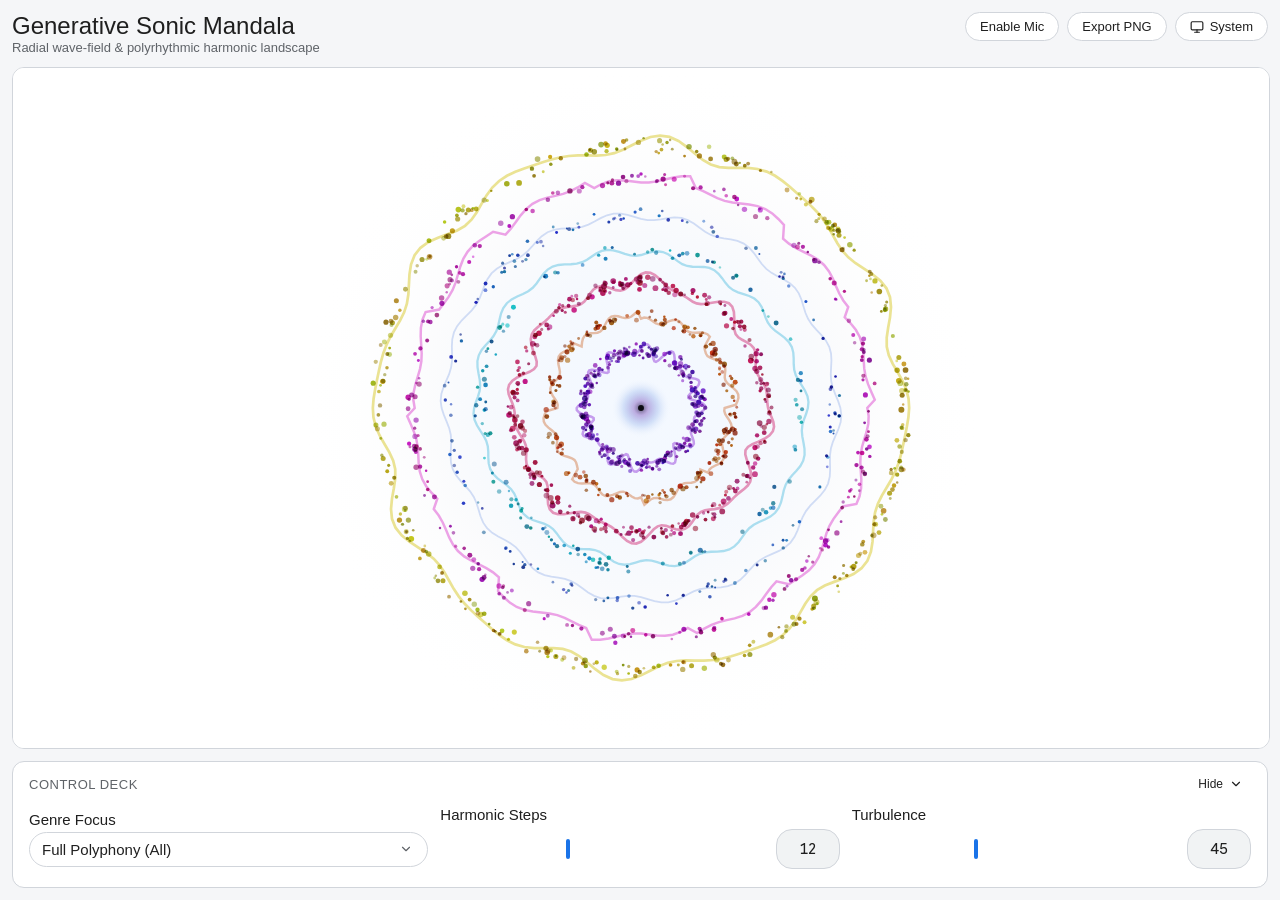
==== src/index.html @ c52aaa70 "refactor: reorganize project structure by moving code into src directory" ====
<!doctype html>
<html lang="en">

<head>
  <meta charset="UTF-8" />
  <meta name="viewport" content="width=device-width, initial-scale=1.0, viewport-fit=cover" />
  <meta name="description" content="Interactive generative audio-reactive mandala artwork with polyrhythmic frequency bands." />
  <title>Generative Sonic Mandala</title>

  <!--
    Google Fonts loaded as <link> tags instead of CSS @import.
    <link> tags are fetched in parallel with HTML parsing; @import blocks CSSOM construction.
    The CSS variable fallback chain (Google Sans Flex → Google Sans → sans-serif) ensures
    the app works identically offline without any layout shift.
  -->
  <link rel="preconnect" href="https://fonts.googleapis.com" />
  <link rel="preconnect" href="https://fonts.gstatic.com" crossorigin />
  <link rel="stylesheet" href="https://fonts.googleapis.com/css2?family=Google+Sans+Flex:ital,wght@0,300..700;1,300..700&family=Google+Sans+Code:ital,wght,MONO@0,300..700,0..1;1,300..700,0..1&display=swap" />

  <!-- Theme & viewport height init: runs before body paint to prevent FOUC / theme flash -->
  <script>
    (function () {
      function setAppHeight() {
        document.documentElement.style.setProperty("--app-height", window.innerHeight + "px");
      }
      setAppHeight();
      window.addEventListener("resize", setAppHeight, { passive: true });
      window.addEventListener("orientationchange", setAppHeight, { passive: true });

      var saved = localStorage.getItem("mandala_theme") || "system";
      var prefersDark = window.matchMedia && window.matchMedia("(prefers-color-scheme: dark)").matches;
      var effective = saved === "system" ? (prefersDark ? "dark" : "light") : saved;
      document.documentElement.setAttribute("data-theme", effective);
      document.documentElement.setAttribute("data-theme-setting", saved);
    })();
  </script>

  <!-- External Stylesheet (relative to src/ document root) -->
  <link rel="stylesheet" href="css/style.css" />

  <!-- Application Logic (relative to src/ document root) -->
  <script src="js/app.js" defer></script>
</head>

<body>
  <div class="widget-container">
    <div class="widget-header">
      <div class="widget-header-content">
        <div>
          <!-- Standalone page single h1 -->
          <h1 class="widget-title">Generative Sonic Mandala</h1>
          <p class="widget-subtitle">Radial wave-field &amp; polyrhythmic harmonic landscape</p>
        </div>
        <div class="widget-header-actions">
          <button id="audioBtn" type="button" class="hdr-btn"
            aria-label="Toggle microphone input for audio-reactive mode">
            Enable Mic
          </button>
          <button id="exportBtn" type="button" class="hdr-btn"
            aria-label="Export current mandala frame as a PNG image">
            Export PNG
          </button>
          <button id="themeBtn" type="button" class="hdr-btn"
            title="Theme: System (click to switch mode)"
            aria-label="Theme: System. Click to cycle theme.">
            <span id="themeIcon" style="display: inline-flex; align-items: center; width: 14px; height: 14px;"></span>
            <span id="themeLabel">System</span>
          </button>
        </div>
      </div>
    </div>

    <div class="viewport-container" id="viewportWrapper">
      <!--
        role="img" + aria-label so screen readers identify the canvas.
        tabindex="0" allows keyboard focus for shortcut keys.
      -->
      <canvas id="mandalaCanvas" tabindex="0"
        role="img"
        aria-label="Generative sonic mandala — interactive radial waveform visualization. Click or tap to emit an acoustic impulse, hover to inspect frequency bands.">
      </canvas>
      <div id="freqTag" class="canvas-overlay-tag" style="opacity: 0" aria-hidden="true"></div>
    </div>

    <div class="control-deck" id="controlDeck">
      <div class="control-deck-header" id="deckHeader">
        <span class="control-deck-title">Control Deck</span>
        <!-- aria-controls links button to its controlled region -->
        <button class="control-deck-toggle" type="button"
          aria-expanded="true" aria-controls="deckBody"
          aria-label="Toggle control panel visibility">
          <span id="toggleText">Hide</span>
          <svg viewBox="0 0 24 24" fill="none" stroke="currentColor" stroke-width="2"
            stroke-linecap="round" stroke-linejoin="round" aria-hidden="true">
            <polyline points="6 9 12 15 18 9"></polyline>
          </svg>
        </button>
      </div>

      <div class="control-deck-body" id="deckBody">
        <div class="control-grid">
          <div class="control-item">
            <label class="control-label" for="genreSelect">Genre Focus</label>
            <select id="genreSelect" class="lumi-select" data-key="genre"
              aria-label="Select frequency band genre focus">
              <option value="all" selected="">Full Polyphony (All)</option>
              <option value="metal">Progressive Metal</option>
              <option value="rock">Alternative &amp; Heavy Rock</option>
              <option value="pop">Kinetic Pop</option>
              <option value="sub">Sub-Bass &amp; Low-End</option>
              <option value="ambient">Ambient Soundscape</option>
              <option value="synth">Synthwave</option>
              <option value="dnb">Drum &amp; Bass</option>
            </select>
          </div>

          <div class="control-item">
            <label class="control-label" for="complexitySlider">Harmonic Steps</label>
            <div class="lumi-slider-container">
              <!--
                aria-valuemin/max/now/text provide semantic slider state
                for screen readers, updated live in InteractionCtrl.
              -->
              <input type="range" id="complexitySlider" class="lumi-slider" data-key="complexity"
                min="4" max="24" value="12"
                style="--progress: 40%"
                aria-valuemin="4" aria-valuemax="24" aria-valuenow="12"
                aria-valuetext="12 harmonic steps" />
              <div id="complexitySlider-val" class="lumi-slider-value" aria-hidden="true">12</div>
            </div>
          </div>

          <div class="control-item">
            <label class="control-label" for="resonanceSlider">Turbulence</label>
            <div class="lumi-slider-container">
              <input type="range" id="resonanceSlider" class="lumi-slider" data-key="resonance"
                min="10" max="100" value="45"
                style="--progress: 38.8888%"
                aria-valuemin="10" aria-valuemax="100" aria-valuenow="45"
                aria-valuetext="45% turbulence" />
              <div id="resonanceSlider-val" class="lumi-slider-value" aria-hidden="true">45</div>
            </div>
          </div>
        </div>
      </div>
    </div>
  </div>
</body>

</html>
---- src/css/style.css ----
/* ============================================================
 * DESIGN TOKENS
 * ============================================================ */
:root {
  --ff-sans: "Google Sans Flex", "Google Sans Text", "Google Sans", sans-serif;
  --ff-mono: "Google Sans Code", "Google Sans Mono", monospace;
  --lumi-sys-spacing--xs: 4px;
  --lumi-sys-spacing--s:  8px;
  --lumi-sys-spacing--m:  12px;
  --lumi-sys-spacing--l:  16px;
  --lumi-sys-shape--medium: 12px;
  --lumi-sys-shape--full:   999px;
  /* C9 FIX: Motion scale token — set to 0.15 under reduced-motion preference */
  --motion-scale: 1.0;
}

/* C9 FIX: Honour OS-level prefers-reduced-motion */
@media (prefers-reduced-motion: reduce) {
  :root { --motion-scale: 0.15; }
}

:root,
:root[data-theme="dark"],
body.dark-mode {
  --body-bg: #0f0f0f;
  --lumi-sys-color--surface-dim: #141414;
  --lumi-sys-color--on-surface: #e0e0e0;
  --lumi-sys-color--on-surface-variant: rgba(255, 255, 255, 0.55);
  --lumi-sys-color--stroke-default: #2d2f38;
  --surface-dim: #141414;
  --on-surface: #e0e0e0;
  --on-surface-variant: rgba(255, 255, 255, 0.55);
  --stroke-default: #2d2f38;
  --surface-translucent: rgba(24, 24, 27, 0.88);
  --slider-val-bg: #1c1c1c;
  --slider-track-active: #e0e0e0;
  --slider-track-inactive: rgba(255, 255, 255, 0.12);
  --hover-overlay: rgba(255, 255, 255, 0.05);
  --theme-btn-hover: rgba(255, 255, 255, 0.08);
  color-scheme: dark;
}

:root[data-theme="light"],
body.light-mode {
  --body-bg: #f5f6f8;
  --lumi-sys-color--surface-dim: #ffffff;
  --lumi-sys-color--on-surface: #1f1f1f;
  --lumi-sys-color--on-surface-variant: #5f6368;
  --lumi-sys-color--stroke-default: #dadce0;
  --surface-dim: #ffffff;
  --on-surface: #1f1f1f;
  --on-surface-variant: #5f6368;
  --stroke-default: #d1d5db;
  --surface-translucent: rgba(255, 255, 255, 0.92);
  --slider-val-bg: #f1f3f4;
  --slider-track-active: #1a73e8;
  --slider-track-inactive: rgba(0, 0, 0, 0.12);
  --hover-overlay: rgba(0, 0, 0, 0.04);
  --theme-btn-hover: rgba(0, 0, 0, 0.06);
  color-scheme: light;
}

/* Fallback for system preference before JS initializes */
@media (prefers-color-scheme: light) {
  :root:not([data-theme="dark"]) {
    --body-bg: #f5f6f8;
    --lumi-sys-color--surface-dim: #ffffff;
    --lumi-sys-color--on-surface: #1f1f1f;
    --lumi-sys-color--on-surface-variant: #5f6368;
    --lumi-sys-color--stroke-default: #dadce0;
    --surface-dim: #ffffff;
    --on-surface: #1f1f1f;
    --on-surface-variant: #5f6368;
    --stroke-default: #d1d5db;
    --surface-translucent: rgba(255, 255, 255, 0.92);
    --slider-val-bg: #f1f3f4;
    --slider-track-active: #1a73e8;
    --slider-track-inactive: rgba(0, 0, 0, 0.12);
    --hover-overlay: rgba(0, 0, 0, 0.04);
    --theme-btn-hover: rgba(0, 0, 0, 0.06);
    color-scheme: light;
  }
}

/* ============================================================
 * LAYOUT
 * ============================================================ */
html,
body {
  margin: 0;
  padding: 0;
  overflow: hidden;
  font-family: var(--ff-sans, sans-serif);
  background: var(--body-bg, #0f0f0f);
  color: var(--on-surface, #e0e0e0);
  width: 100%;
  height: 100%;
  height: 100vh;
  height: var(--app-height, 100dvh);
  height: 100dvh;
}

.widget-container {
  width: 100%;
  height: 100%;
  padding: var(--lumi-sys-spacing--m, 12px);
  padding-top: max(var(--lumi-sys-spacing--m, 12px), env(safe-area-inset-top, 0px));
  padding-bottom: max(var(--lumi-sys-spacing--m, 12px), env(safe-area-inset-bottom, 0px));
  padding-left: max(var(--lumi-sys-spacing--m, 12px), env(safe-area-inset-left, 0px));
  padding-right: max(var(--lumi-sys-spacing--m, 12px), env(safe-area-inset-right, 0px));
  box-sizing: border-box;
  display: flex;
  flex-direction: column;
  gap: var(--lumi-sys-spacing--m, 12px);
}

.widget-header {
  display: flex;
  flex-direction: column;
  gap: 2px;
  flex-shrink: 0;
}

.widget-header-content {
  display: flex;
  justify-content: space-between;
  align-items: flex-start;
  gap: 8px;
}

.widget-header-actions {
  display: flex;
  gap: 8px;
  flex-shrink: 0;
}

.widget-title {
  margin: 0;
  font-size: 24px;
  font-weight: 380;
  color: var(--on-surface, #e0e0e0);
}

.widget-subtitle {
  margin: 0;
  font-size: 13px;
  color: var(--on-surface-variant, rgba(255, 255, 255, 0.55));
}

.viewport-container {
  position: relative;
  width: 100%;
  flex: 1 1 0;
  min-height: 0;
  overflow: hidden;
  border-radius: var(--lumi-sys-shape--medium, 12px);
  background: var(--surface-dim, #141414);
  border: 1px solid var(--stroke-default, #2d2f38);
}

canvas#mandalaCanvas {
  display: block;
  width: 100%;
  height: 100%;
  cursor: crosshair;
  /* C1 FIX: touch-action on the interactive element itself, not the wrapper */
  touch-action: none;
}

.canvas-overlay-tag {
  position: absolute;
  pointer-events: none;
  padding: 4px 8px;
  border-radius: var(--lumi-sys-shape--full, 999px);
  background: var(--surface-translucent, rgba(24, 24, 27, 0.88));
  color: var(--on-surface, #ffffff);
  font-family: var(--ff-mono, monospace);
  font-size: 12px;
  border: 1px solid var(--stroke-default, #2d2f38);
  transform: translate(-50%, -100%);
  margin-top: -10px;
  opacity: 0;
  transition: opacity 0.15s ease-out;
  white-space: nowrap;
  z-index: 10;
  box-shadow: 0 4px 12px rgba(0, 0, 0, 0.3);
}

/* ============================================================
 * C4 FIX: Header button class — replaces all inline style="" blocks
 * ============================================================ */
.hdr-btn {
  background: var(--surface-dim);
  color: var(--on-surface);
  border: 1px solid var(--stroke-default);
  cursor: pointer;
  padding: 6px 14px;
  border-radius: 999px;
  font-size: 13px;
  font-family: var(--ff-sans, sans-serif);
  display: inline-flex;
  align-items: center;
  gap: 6px;
  user-select: none;
  transition: background-color 0.2s, color 0.2s, border-color 0.2s;
}
.hdr-btn:hover {
  background: var(--theme-btn-hover, rgba(255, 255, 255, 0.08));
}

/* ============================================================
 * COLLAPSIBLE CONTROL DECK
 * ============================================================ */
.control-deck {
  display: flex;
  flex-direction: column;
  background: var(--surface-dim, #141414);
  border-radius: var(--lumi-sys-shape--medium, 12px);
  border: 1px solid var(--stroke-default, #2d2f38);
  overflow: hidden;
  transition: all 0.25s ease-out;
  flex-shrink: 0;
}

.control-deck-header {
  display: flex;
  justify-content: space-between;
  align-items: center;
  padding: 10px 16px;
  min-height: 44px;
  box-sizing: border-box;
  cursor: pointer;
  user-select: none;
}

.control-deck-header:hover {
  background: var(--hover-overlay, rgba(255, 255, 255, 0.03));
}

.control-deck-title {
  font-size: 13px;
  font-weight: 500;
  color: var(--on-surface-variant, rgba(255, 255, 255, 0.55));
  text-transform: uppercase;
  letter-spacing: 0.5px;
}

.control-deck-toggle {
  background: transparent;
  border: none;
  color: var(--on-surface, #e0e0e0);
  cursor: pointer;
  padding: 4px 8px;
  display: flex;
  align-items: center;
  gap: 6px;
  font-size: 12px;
  min-height: auto;
}

.control-deck-toggle svg {
  width: 14px;
  height: 14px;
  transition: transform 0.25s ease-out;
  transform: rotate(0deg);
}

.control-deck.is-collapsed .control-deck-toggle svg {
  transform: rotate(180deg);
}

.control-deck-body {
  padding: 0 16px 16px 16px;
  max-height: min(320px, 45vh);
  overflow-y: auto;
  opacity: 1;
  transition:
    max-height 0.25s ease-out,
    opacity 0.2s ease-out,
    padding 0.25s ease-out;
}

.control-deck.is-collapsed .control-deck-body {
  max-height: 0;
  opacity: 0;
  padding-top: 0;
  padding-bottom: 0;
  overflow: hidden;
  pointer-events: none;
}

/* Small screens / mobile responsiveness */
@media (max-width: 640px) {
  .widget-header-content {
    flex-wrap: wrap;
    gap: 6px;
  }
  .widget-header-actions {
    flex-wrap: wrap;
    gap: 6px;
  }
  .widget-title {
    font-size: 18px;
  }
  .widget-subtitle {
    font-size: 11px;
  }
  .hdr-btn {
    padding: 5px 10px;
    font-size: 12px;
  }
}

/* ============================================================
 * CONTROLS
 * ============================================================ */
.control-grid {
  display: grid;
  grid-template-columns: repeat(auto-fit, minmax(200px, 1fr));
  gap: var(--lumi-sys-spacing--m, 12px);
  align-items: center;
}

.control-item {
  display: flex;
  flex-direction: column;
  gap: var(--lumi-sys-spacing--xs, 4px);
}

.control-label {
  font-size: 15px;
  color: var(--on-surface, #e0e0e0);
}

.lumi-select {
  appearance: none;
  width: 100%;
  padding: 8px 40px 8px 12px;
  border: 1px solid var(--stroke-default, #2d2f38);
  border-radius: var(--lumi-sys-shape--full, 999px);
  background-color: var(--surface-dim, #141414);
  color: var(--on-surface, #e0e0e0);
  font-family: var(--ff-sans, sans-serif);
  font-size: 15px;
  cursor: pointer;
  background-image: url("data:image/svg+xml,%3Csvg xmlns='http://www.w3.org/2000/svg' width='16' height='16' viewBox='0 0 24 24' fill='none' stroke='%2380868b' stroke-width='2' stroke-linecap='round' stroke-linejoin='round'%3E%3Cpolyline points='6 9 12 15 18 9'/%3E%3C/svg%3E");
  background-repeat: no-repeat;
  background-position: right 14px center;
  background-size: 14px;
  box-sizing: border-box;
}

.lumi-slider-container {
  display: flex;
  align-items: center;
  gap: 16px;
  width: 100%;
}

.lumi-slider {
  appearance: none;
  width: calc(100% + 28px);
  margin-left: -14px;
  margin-right: -14px;
  height: 40px;
  background: transparent;
  cursor: pointer;
  box-sizing: border-box;
}

.lumi-slider:focus {
  outline: none;
}

.lumi-slider::-webkit-slider-runnable-track {
  height: 4px;
  --thumb-center: calc(14px + (100% - 28px) * (var(--progress, 50%) / 100%));
  --active-end: calc(var(--thumb-center) - 8px + (var(--progress, 50%) / 100%) * 6px);
  background-image:
    radial-gradient(circle at calc(100% - 18px) center,
      #757575 2px,
      transparent 2.5px),
    linear-gradient(to right,
      transparent 0,
      transparent 14px,
      var(--slider-track-active, #e0e0e0) 14px,
      var(--slider-track-active, #e0e0e0) var(--active-end),
      transparent var(--active-end),
      transparent calc(var(--thumb-center) + 8px),
      var(--slider-track-inactive, rgba(255, 255, 255, 0.12)) calc(var(--thumb-center) + 8px),
      var(--slider-track-inactive, rgba(255, 255, 255, 0.12)) calc(100% - 16px),
      transparent calc(100% - 16px),
      transparent 100%);
  border-radius: var(--lumi-sys-shape--full, 999px);
}

.lumi-slider::-webkit-slider-thumb {
  appearance: none;
  width: 32px;
  height: 32px;
  border-radius: 50%;
  background-color: transparent;
  background-image: url("data:image/svg+xml,%3Csvg xmlns='http://www.w3.org/2000/svg' width='32' height='32' viewBox='0 0 32 32'%3E%3Crect x='14' y='6' width='4' height='20' rx='2' fill='%23e0e0e0'/%3E%3C/svg%3E");
  background-size: 32px 32px;
  background-repeat: no-repeat;
  background-position: center center;
  margin-top: -14px;
  cursor: pointer;
}

.lumi-slider-value {
  display: flex;
  align-items: center;
  justify-content: center;
  min-width: 64px;
  height: 40px;
  padding: 0px 12px;
  background-color: var(--slider-val-bg, #1c1c1c);
  border: 1px solid var(--stroke-default, #2d2f38);
  border-radius: 16px;
  font-family: var(--ff-mono, monospace);
  font-size: 15px;
  color: var(--on-surface, #e0e0e0);
  flex-shrink: 0;
  box-sizing: border-box;
}

:root[data-theme="light"] .lumi-slider::-webkit-slider-thumb,
body.light-mode .lumi-slider::-webkit-slider-thumb {
  background-image: url("data:image/svg+xml,%3Csvg xmlns='http://www.w3.org/2000/svg' width='32' height='32' viewBox='0 0 32 32'%3E%3Crect x='14' y='6' width='4' height='20' rx='2' fill='%231a73e8'/%3E%3C/svg%3E");
}

:root[data-theme="light"] .lumi-select,
body.light-mode .lumi-select {
  background-image: url("data:image/svg+xml,%3Csvg xmlns='http://www.w3.org/2000/svg' width='16' height='16' viewBox='0 0 24 24' fill='none' stroke='%235f6368' stroke-width='2' stroke-linecap='round' stroke-linejoin='round'%3E%3Cpolyline points='6 9 12 15 18 9'/%3E%3C/svg%3E");
}
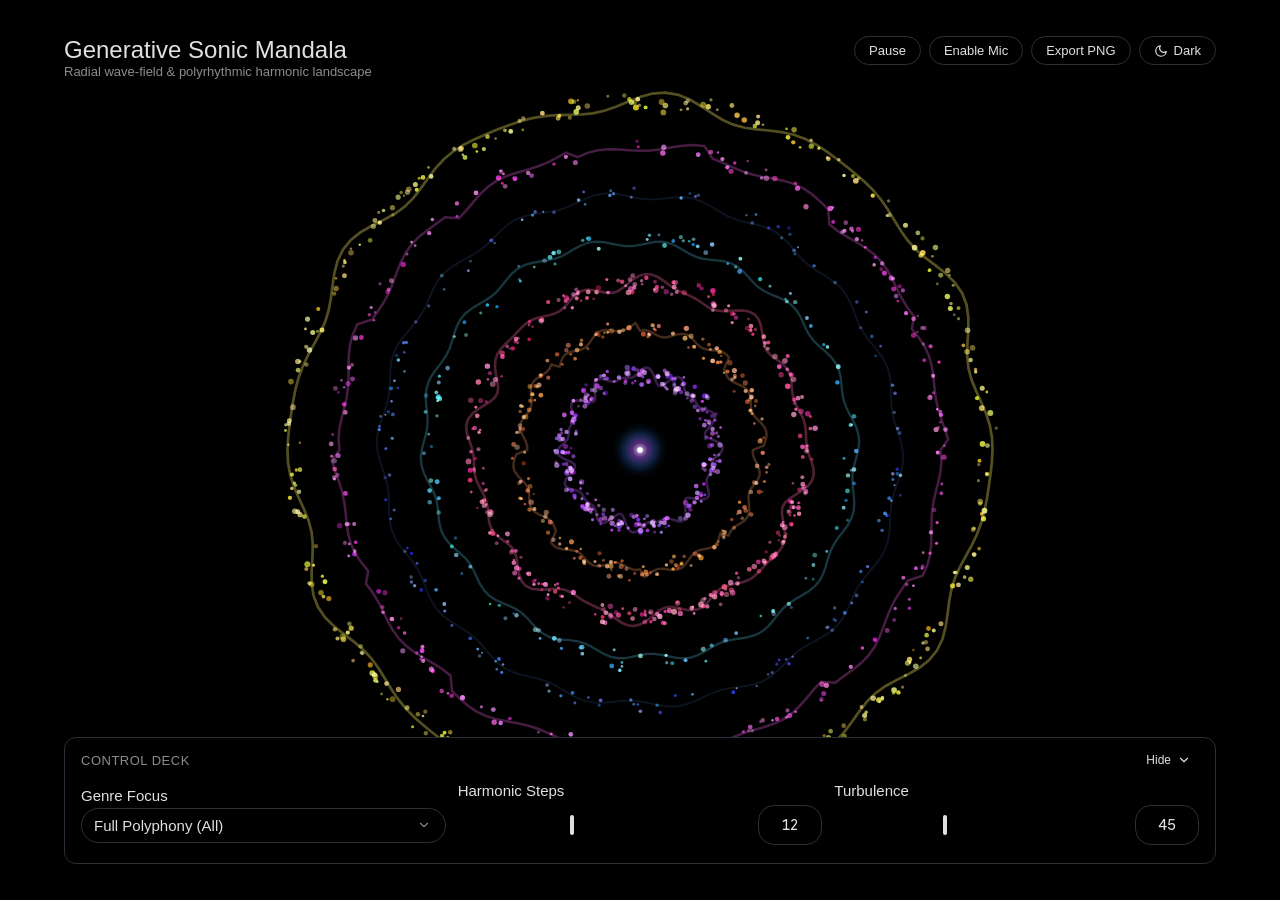
==== commit 21b27019: "feat: add OLED true black mode, auto-hiding HUD, and animation pause controls" ====
--- a/src/index.html
+++ b/src/index.html
@@ -4,6 +4,8 @@
 <head>
   <meta charset="UTF-8" />
   <meta name="viewport" content="width=device-width, initial-scale=1.0, viewport-fit=cover" />
+  <meta name="theme-color" content="#000000" />
+  <meta name="color-scheme" content="dark light" />
   <meta name="description" content="Interactive generative audio-reactive mandala artwork with polyrhythmic frequency bands." />
   <title>Generative Sonic Mandala</title>
 
@@ -27,7 +29,7 @@
       window.addEventListener("resize", setAppHeight, { passive: true });
       window.addEventListener("orientationchange", setAppHeight, { passive: true });
 
-      var saved = localStorage.getItem("mandala_theme") || "system";
+      var saved = localStorage.getItem("mandala_theme") || "dark";
       var prefersDark = window.matchMedia && window.matchMedia("(prefers-color-scheme: dark)").matches;
       var effective = saved === "system" ? (prefersDark ? "dark" : "light") : saved;
       document.documentElement.setAttribute("data-theme", effective);
@@ -44,7 +46,7 @@
 
 <body>
   <div class="widget-container">
-    <div class="widget-header">
+    <div class="widget-header hud" id="hudHeader">
       <div class="widget-header-content">
         <div>
           <!-- Standalone page single h1 -->
@@ -52,6 +54,10 @@
           <p class="widget-subtitle">Radial wave-field &amp; polyrhythmic harmonic landscape</p>
         </div>
         <div class="widget-header-actions">
+          <button id="playPauseBtn" type="button" class="hdr-btn" aria-pressed="false"
+            aria-label="Pause the visualiser animation">
+            Pause
+          </button>
           <button id="audioBtn" type="button" class="hdr-btn"
             aria-label="Toggle microphone input for audio-reactive mode">
             Enable Mic
@@ -73,16 +79,16 @@
     <div class="viewport-container" id="viewportWrapper">
       <!--
         role="img" + aria-label so screen readers identify the canvas.
-        tabindex="0" allows keyboard focus for shortcut keys.
+        tabindex="-1": the canvas is never a focus stop; keys are handled globally by HudCtrl.
       -->
-      <canvas id="mandalaCanvas" tabindex="0"
+      <canvas id="mandalaCanvas" tabindex="-1"
         role="img"
         aria-label="Generative sonic mandala — interactive radial waveform visualization. Click or tap to emit an acoustic impulse, hover to inspect frequency bands.">
       </canvas>
       <div id="freqTag" class="canvas-overlay-tag" style="opacity: 0" aria-hidden="true"></div>
     </div>
 
-    <div class="control-deck" id="controlDeck">
+    <div class="control-deck hud" id="controlDeck">
       <div class="control-deck-header" id="deckHeader">
         <span class="control-deck-title">Control Deck</span>
         <!-- aria-controls links button to its controlled region -->
--- a/src/css/style.css
+++ b/src/css/style.css
@@ -22,17 +22,18 @@
 :root,
 :root[data-theme="dark"],
 body.dark-mode {
-  --body-bg: #0f0f0f;
-  --lumi-sys-color--surface-dim: #141414;
+  /* True black (#000) for OLED: unlit subpixels. */
+  --body-bg: #000000;
+  --lumi-sys-color--surface-dim: #000000;
   --lumi-sys-color--on-surface: #e0e0e0;
   --lumi-sys-color--on-surface-variant: rgba(255, 255, 255, 0.55);
   --lumi-sys-color--stroke-default: #2d2f38;
-  --surface-dim: #141414;
+  --surface-dim: #000000;
   --on-surface: #e0e0e0;
   --on-surface-variant: rgba(255, 255, 255, 0.55);
   --stroke-default: #2d2f38;
-  --surface-translucent: rgba(24, 24, 27, 0.88);
-  --slider-val-bg: #1c1c1c;
+  --surface-translucent: rgba(0, 0, 0, 0.88);
+  --slider-val-bg: #000000;
   --slider-track-active: #e0e0e0;
   --slider-track-inactive: rgba(255, 255, 255, 0.12);
   --hover-overlay: rgba(255, 255, 255, 0.05);
@@ -91,7 +92,7 @@
   padding: 0;
   overflow: hidden;
   font-family: var(--ff-sans, sans-serif);
-  background: var(--body-bg, #0f0f0f);
+  background: var(--body-bg, #000000);
   color: var(--on-surface, #e0e0e0);
   width: 100%;
   height: 100%;
@@ -101,8 +102,10 @@
 }
 
 .widget-container {
+  position: relative;
   width: 100%;
   height: 100%;
+  background: #000000;
   padding: var(--lumi-sys-spacing--m, 12px);
   padding-top: max(var(--lumi-sys-spacing--m, 12px), env(safe-area-inset-top, 0px));
   padding-bottom: max(var(--lumi-sys-spacing--m, 12px), env(safe-area-inset-bottom, 0px));
@@ -121,6 +124,36 @@
   flex-shrink: 0;
 }
 
+/* HUD overlays the full-bleed canvas so showing/hiding never reflows or resizes it.
+   Insets keep it inside the TV overscan-safe area (~5%). */
+.widget-header.hud,
+.control-deck.hud {
+  position: absolute;
+  z-index: 20;
+  left: max(5vw, env(safe-area-inset-left, 0px));
+  right: max(5vw, env(safe-area-inset-right, 0px));
+}
+.widget-header.hud { top: max(4vh, env(safe-area-inset-top, 0px)); }
+.control-deck.hud  { bottom: max(4vh, env(safe-area-inset-bottom, 0px)); }
+
+/* Auto-hide: fade out, then visibility:hidden removes controls from the tab order
+   and hit testing (HudCtrl also sets inert + tabindex=-1). */
+.hud {
+  opacity: 1;
+  visibility: visible;
+  transition: opacity 0.35s ease-out, visibility 0s linear 0s;
+}
+body.hud-hidden .hud {
+  opacity: 0;
+  visibility: hidden;
+  pointer-events: none;
+  transition: opacity 0.9s ease-in-out, visibility 0s linear 0.9s;
+}
+body.hud-hidden canvas#mandalaCanvas { cursor: none; }
+@media (prefers-reduced-motion: reduce) {
+  .hud, body.hud-hidden .hud { transition-duration: 0.01s, 0s; }
+}
+
 .widget-header-content {
   display: flex;
   justify-content: space-between;
@@ -148,14 +181,12 @@
 }
 
 .viewport-container {
-  position: relative;
-  width: 100%;
-  flex: 1 1 0;
-  min-height: 0;
+  position: absolute;
+  inset: 0;
   overflow: hidden;
-  border-radius: var(--lumi-sys-shape--medium, 12px);
-  background: var(--surface-dim, #141414);
-  border: 1px solid var(--stroke-default, #2d2f38);
+  border-radius: 0;
+  background: var(--surface-dim, #000000);
+  border: 0;
 }
 
 canvas#mandalaCanvas {
@@ -371,6 +402,16 @@
 .lumi-slider:focus {
   outline: none;
 }
+
+/* Spatial-focus indicators for D-pad navigation (visible from 3m away). */
+.hdr-btn:focus-visible,
+.control-deck-toggle:focus-visible,
+.lumi-select:focus-visible,
+.lumi-slider:focus-visible {
+  outline: 3px solid #ffffff;
+  outline-offset: 2px;
+}
+.lumi-slider:focus-visible { outline-offset: -2px; border-radius: 20px; }
 
 .lumi-slider::-webkit-slider-runnable-track {
   height: 4px;
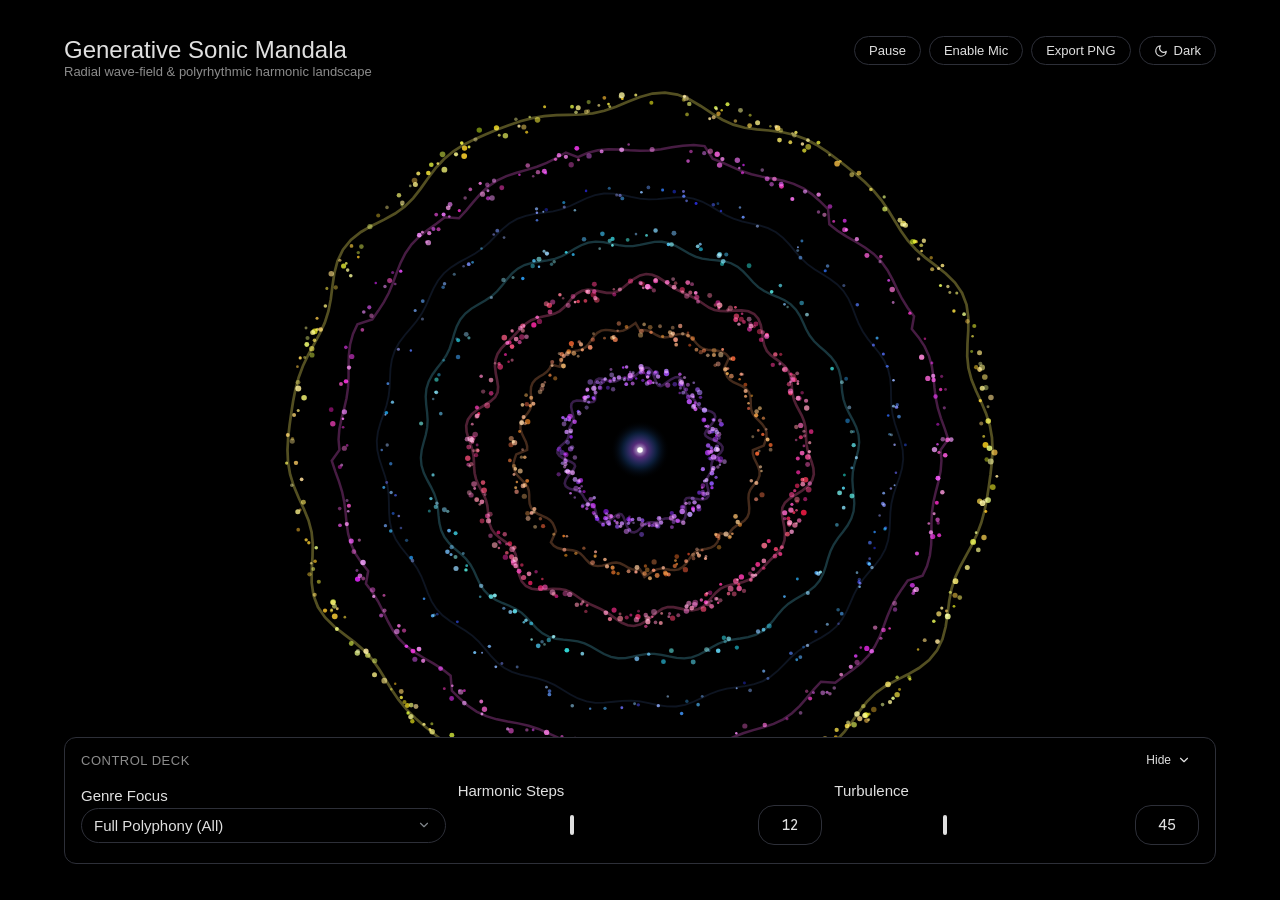
==== commit 3390babd: "style: format code and add CodeQL workflow badge to README" ====
--- a/src/index.html
+++ b/src/index.html
@@ -6,7 +6,8 @@
   <meta name="viewport" content="width=device-width, initial-scale=1.0, viewport-fit=cover" />
   <meta name="theme-color" content="#000000" />
   <meta name="color-scheme" content="dark light" />
-  <meta name="description" content="Interactive generative audio-reactive mandala artwork with polyrhythmic frequency bands." />
+  <meta name="description"
+    content="Interactive generative audio-reactive mandala artwork with polyrhythmic frequency bands." />
   <title>Generative Sonic Mandala</title>
 
   <!--
@@ -17,7 +18,8 @@
   -->
   <link rel="preconnect" href="https://fonts.googleapis.com" />
   <link rel="preconnect" href="https://fonts.gstatic.com" crossorigin />
-  <link rel="stylesheet" href="https://fonts.googleapis.com/css2?family=Google+Sans+Flex:ital,wght@0,300..700;1,300..700&family=Google+Sans+Code:ital,wght,MONO@0,300..700,0..1;1,300..700,0..1&display=swap" />
+  <link rel="stylesheet"
+    href="https://fonts.googleapis.com/css2?family=Google+Sans+Flex:ital,wght@0,300..700;1,300..700&family=Google+Sans+Code:ital,wght,MONO@0,300..700,0..1;1,300..700,0..1&display=swap" />
 
   <!-- Theme & viewport height init: runs before body paint to prevent FOUC / theme flash -->
   <script>
@@ -62,12 +64,10 @@
             aria-label="Toggle microphone input for audio-reactive mode">
             Enable Mic
           </button>
-          <button id="exportBtn" type="button" class="hdr-btn"
-            aria-label="Export current mandala frame as a PNG image">
+          <button id="exportBtn" type="button" class="hdr-btn" aria-label="Export current mandala frame as a PNG image">
             Export PNG
           </button>
-          <button id="themeBtn" type="button" class="hdr-btn"
-            title="Theme: System (click to switch mode)"
+          <button id="themeBtn" type="button" class="hdr-btn" title="Theme: System (click to switch mode)"
             aria-label="Theme: System. Click to cycle theme.">
             <span id="themeIcon" style="display: inline-flex; align-items: center; width: 14px; height: 14px;"></span>
             <span id="themeLabel">System</span>
@@ -81,8 +81,7 @@
         role="img" + aria-label so screen readers identify the canvas.
         tabindex="-1": the canvas is never a focus stop; keys are handled globally by HudCtrl.
       -->
-      <canvas id="mandalaCanvas" tabindex="-1"
-        role="img"
+      <canvas id="mandalaCanvas" tabindex="-1" role="img"
         aria-label="Generative sonic mandala — interactive radial waveform visualization. Click or tap to emit an acoustic impulse, hover to inspect frequency bands.">
       </canvas>
       <div id="freqTag" class="canvas-overlay-tag" style="opacity: 0" aria-hidden="true"></div>
@@ -92,12 +91,11 @@
       <div class="control-deck-header" id="deckHeader">
         <span class="control-deck-title">Control Deck</span>
         <!-- aria-controls links button to its controlled region -->
-        <button class="control-deck-toggle" type="button"
-          aria-expanded="true" aria-controls="deckBody"
+        <button class="control-deck-toggle" type="button" aria-expanded="true" aria-controls="deckBody"
           aria-label="Toggle control panel visibility">
           <span id="toggleText">Hide</span>
-          <svg viewBox="0 0 24 24" fill="none" stroke="currentColor" stroke-width="2"
-            stroke-linecap="round" stroke-linejoin="round" aria-hidden="true">
+          <svg viewBox="0 0 24 24" fill="none" stroke="currentColor" stroke-width="2" stroke-linecap="round"
+            stroke-linejoin="round" aria-hidden="true">
             <polyline points="6 9 12 15 18 9"></polyline>
           </svg>
         </button>
@@ -127,10 +125,8 @@
                 aria-valuemin/max/now/text provide semantic slider state
                 for screen readers, updated live in InteractionCtrl.
               -->
-              <input type="range" id="complexitySlider" class="lumi-slider" data-key="complexity"
-                min="4" max="24" value="12"
-                style="--progress: 40%"
-                aria-valuemin="4" aria-valuemax="24" aria-valuenow="12"
+              <input type="range" id="complexitySlider" class="lumi-slider" data-key="complexity" min="4" max="24"
+                value="12" style="--progress: 40%" aria-valuemin="4" aria-valuemax="24" aria-valuenow="12"
                 aria-valuetext="12 harmonic steps" />
               <div id="complexitySlider-val" class="lumi-slider-value" aria-hidden="true">12</div>
             </div>
@@ -139,10 +135,8 @@
           <div class="control-item">
             <label class="control-label" for="resonanceSlider">Turbulence</label>
             <div class="lumi-slider-container">
-              <input type="range" id="resonanceSlider" class="lumi-slider" data-key="resonance"
-                min="10" max="100" value="45"
-                style="--progress: 38.8888%"
-                aria-valuemin="10" aria-valuemax="100" aria-valuenow="45"
+              <input type="range" id="resonanceSlider" class="lumi-slider" data-key="resonance" min="10" max="100"
+                value="45" style="--progress: 38.8888%" aria-valuemin="10" aria-valuemax="100" aria-valuenow="45"
                 aria-valuetext="45% turbulence" />
               <div id="resonanceSlider-val" class="lumi-slider-value" aria-hidden="true">45</div>
             </div>
@@ -153,4 +147,4 @@
   </div>
 </body>
 
-</html>
+</html>
--- a/src/css/style.css
+++ b/src/css/style.css
@@ -5,18 +5,20 @@
   --ff-sans: "Google Sans Flex", "Google Sans Text", "Google Sans", sans-serif;
   --ff-mono: "Google Sans Code", "Google Sans Mono", monospace;
   --lumi-sys-spacing--xs: 4px;
-  --lumi-sys-spacing--s:  8px;
-  --lumi-sys-spacing--m:  12px;
-  --lumi-sys-spacing--l:  16px;
+  --lumi-sys-spacing--s: 8px;
+  --lumi-sys-spacing--m: 12px;
+  --lumi-sys-spacing--l: 16px;
   --lumi-sys-shape--medium: 12px;
-  --lumi-sys-shape--full:   999px;
+  --lumi-sys-shape--full: 999px;
   /* C9 FIX: Motion scale token — set to 0.15 under reduced-motion preference */
   --motion-scale: 1.0;
 }
 
 /* C9 FIX: Honour OS-level prefers-reduced-motion */
 @media (prefers-reduced-motion: reduce) {
-  :root { --motion-scale: 0.15; }
+  :root {
+    --motion-scale: 0.15;
+  }
 }
 
 :root,
@@ -133,8 +135,14 @@
   left: max(5vw, env(safe-area-inset-left, 0px));
   right: max(5vw, env(safe-area-inset-right, 0px));
 }
-.widget-header.hud { top: max(4vh, env(safe-area-inset-top, 0px)); }
-.control-deck.hud  { bottom: max(4vh, env(safe-area-inset-bottom, 0px)); }
+
+.widget-header.hud {
+  top: max(4vh, env(safe-area-inset-top, 0px));
+}
+
+.control-deck.hud {
+  bottom: max(4vh, env(safe-area-inset-bottom, 0px));
+}
 
 /* Auto-hide: fade out, then visibility:hidden removes controls from the tab order
    and hit testing (HudCtrl also sets inert + tabindex=-1). */
@@ -143,15 +151,24 @@
   visibility: visible;
   transition: opacity 0.35s ease-out, visibility 0s linear 0s;
 }
+
 body.hud-hidden .hud {
   opacity: 0;
   visibility: hidden;
   pointer-events: none;
   transition: opacity 0.9s ease-in-out, visibility 0s linear 0.9s;
 }
-body.hud-hidden canvas#mandalaCanvas { cursor: none; }
+
+body.hud-hidden canvas#mandalaCanvas {
+  cursor: none;
+}
+
 @media (prefers-reduced-motion: reduce) {
-  .hud, body.hud-hidden .hud { transition-duration: 0.01s, 0s; }
+
+  .hud,
+  body.hud-hidden .hud {
+    transition-duration: 0.01s, 0s;
+  }
 }
 
 .widget-header-content {
@@ -235,6 +252,7 @@
   user-select: none;
   transition: background-color 0.2s, color 0.2s, border-color 0.2s;
 }
+
 .hdr-btn:hover {
   background: var(--theme-btn-hover, rgba(255, 255, 255, 0.08));
 }
@@ -326,16 +344,20 @@
     flex-wrap: wrap;
     gap: 6px;
   }
+
   .widget-header-actions {
     flex-wrap: wrap;
     gap: 6px;
   }
+
   .widget-title {
     font-size: 18px;
   }
+
   .widget-subtitle {
     font-size: 11px;
   }
+
   .hdr-btn {
     padding: 5px 10px;
     font-size: 12px;
@@ -411,7 +433,11 @@
   outline: 3px solid #ffffff;
   outline-offset: 2px;
 }
-.lumi-slider:focus-visible { outline-offset: -2px; border-radius: 20px; }
+
+.lumi-slider:focus-visible {
+  outline-offset: -2px;
+  border-radius: 20px;
+}
 
 .lumi-slider::-webkit-slider-runnable-track {
   height: 4px;
@@ -474,4 +500,4 @@
 :root[data-theme="light"] .lumi-select,
 body.light-mode .lumi-select {
   background-image: url("data:image/svg+xml,%3Csvg xmlns='http://www.w3.org/2000/svg' width='16' height='16' viewBox='0 0 24 24' fill='none' stroke='%235f6368' stroke-width='2' stroke-linecap='round' stroke-linejoin='round'%3E%3Cpolyline points='6 9 12 15 18 9'/%3E%3C/svg%3E");
-}
+}
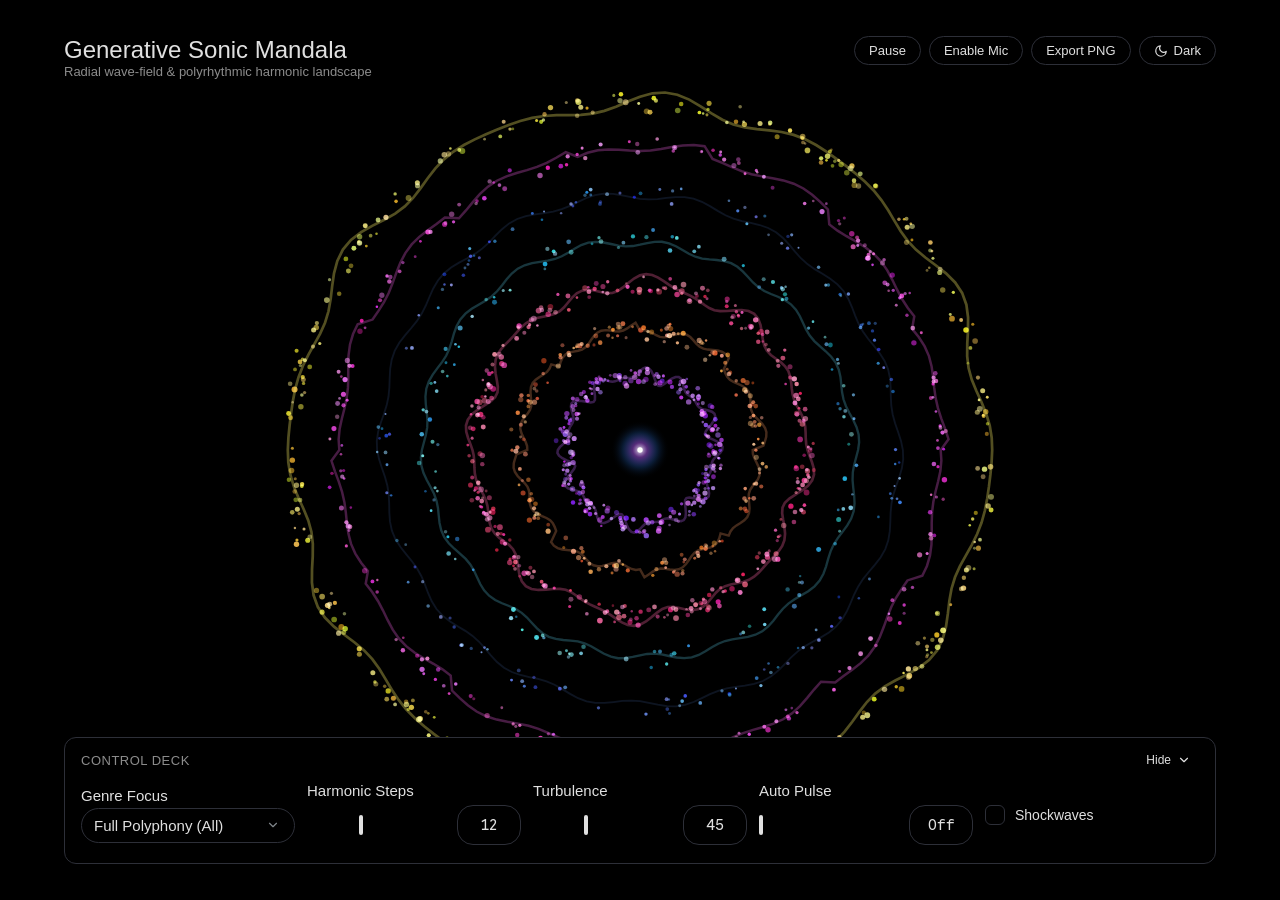
==== commit 0616592d: "feat: add auto pulse mode and shockwave toggle for interactive mandala controls" ====
--- a/src/index.html
+++ b/src/index.html
@@ -82,7 +82,7 @@
         tabindex="-1": the canvas is never a focus stop; keys are handled globally by HudCtrl.
       -->
       <canvas id="mandalaCanvas" tabindex="-1" role="img"
-        aria-label="Generative sonic mandala — interactive radial waveform visualization. Click or tap to emit an acoustic impulse, hover to inspect frequency bands.">
+        aria-label="Generative sonic mandala — interactive radial waveform visualization. Click or tap to emit an acoustic impulse, double-click for a mega impulse, hover to inspect frequency bands.">
       </canvas>
       <div id="freqTag" class="canvas-overlay-tag" style="opacity: 0" aria-hidden="true"></div>
     </div>
@@ -141,6 +141,24 @@
               <div id="resonanceSlider-val" class="lumi-slider-value" aria-hidden="true">45</div>
             </div>
           </div>
+
+          <div class="control-item">
+            <label class="control-label" for="autoSlider">Auto Pulse</label>
+            <div class="lumi-slider-container">
+              <input type="range" id="autoSlider" class="lumi-slider" data-key="autoPulse" min="0" max="10" step="1"
+                value="0" style="--progress: 0%" aria-valuemin="0" aria-valuemax="10" aria-valuenow="0"
+                aria-valuetext="Off" />
+              <div id="autoSlider-val" class="lumi-slider-value" aria-hidden="true">Off</div>
+            </div>
+          </div>
+
+          <div class="control-item control-item--checkbox">
+            <label class="lumi-checkbox-label" for="shockwavesCheckbox">
+              <input type="checkbox" id="shockwavesCheckbox" class="lumi-checkbox" data-key="shockwaves"
+                aria-label="Toggle impulse shockwave rings" />
+              <span>Shockwaves</span>
+            </label>
+          </div>
         </div>
       </div>
     </div>
--- a/src/css/style.css
+++ b/src/css/style.css
@@ -500,4 +500,60 @@
 :root[data-theme="light"] .lumi-select,
 body.light-mode .lumi-select {
   background-image: url("data:image/svg+xml,%3Csvg xmlns='http://www.w3.org/2000/svg' width='16' height='16' viewBox='0 0 24 24' fill='none' stroke='%235f6368' stroke-width='2' stroke-linecap='round' stroke-linejoin='round'%3E%3Cpolyline points='6 9 12 15 18 9'/%3E%3C/svg%3E");
+}
+
+/* Checkbox control item */
+.control-item--checkbox {
+  flex-direction: row;
+  align-items: center;
+  justify-content: flex-start;
+  min-height: 40px;
+}
+
+.lumi-checkbox-label {
+  display: inline-flex;
+  align-items: center;
+  gap: 10px;
+  cursor: pointer;
+  user-select: none;
+  font-size: 14px;
+  color: var(--on-surface, #e0e0e0);
+}
+
+.lumi-checkbox {
+  appearance: none;
+  -webkit-appearance: none;
+  width: 20px;
+  height: 20px;
+  margin: 0;
+  border: 1.5px solid var(--stroke-default, #3a3d47);
+  border-radius: 6px;
+  background-color: var(--surface-dim, #141414);
+  cursor: pointer;
+  display: inline-grid;
+  place-content: center;
+  transition: background-color 0.15s ease, border-color 0.15s ease, box-shadow 0.15s ease;
+}
+
+.lumi-checkbox:hover {
+  border-color: var(--stroke-hover, #646775);
+}
+
+.lumi-checkbox:checked {
+  background-color: var(--accent, #7053ff);
+  border-color: var(--accent, #7053ff);
+}
+
+.lumi-checkbox:checked::before {
+  content: "";
+  width: 10px;
+  height: 6px;
+  border-left: 2px solid #ffffff;
+  border-bottom: 2px solid #ffffff;
+  transform: rotate(-45deg) translate(1px, -1px);
+}
+
+.lumi-checkbox:focus-visible {
+  outline: 3px solid #ffffff;
+  outline-offset: 2px;
 }
